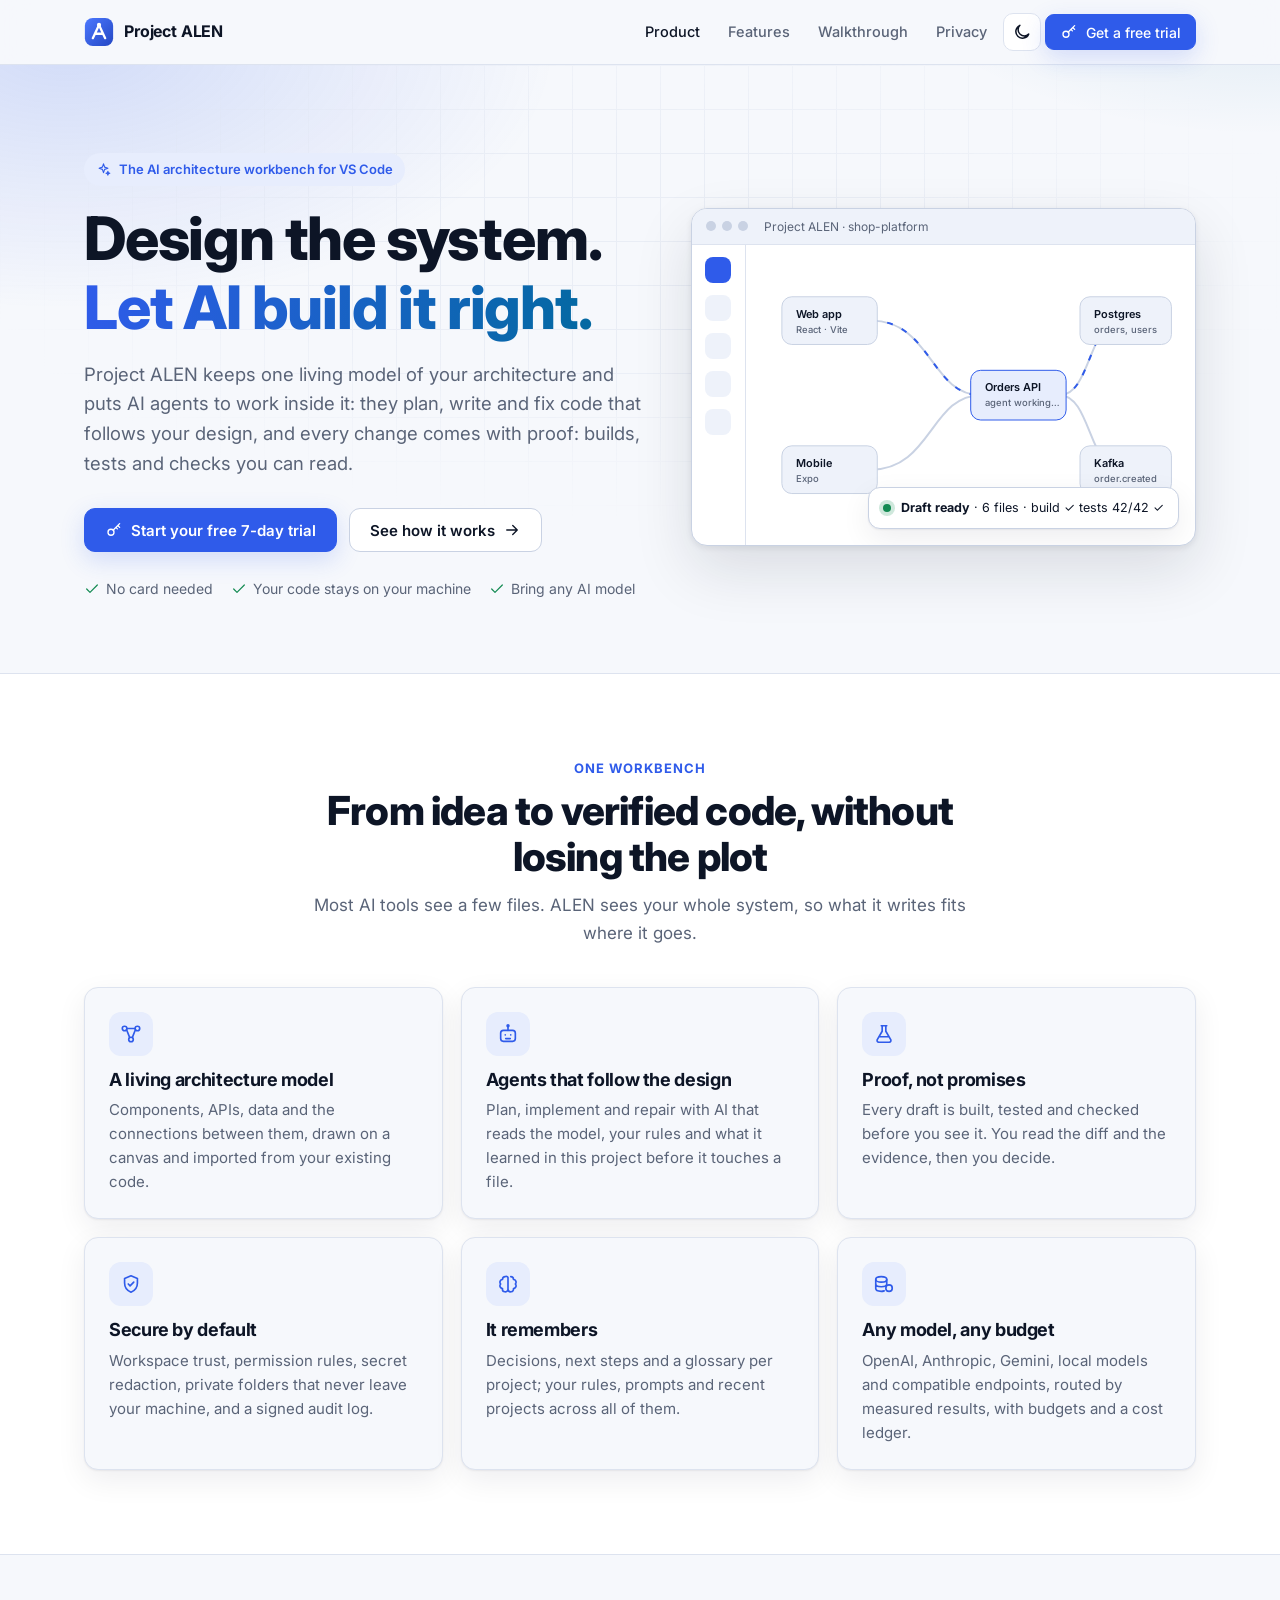
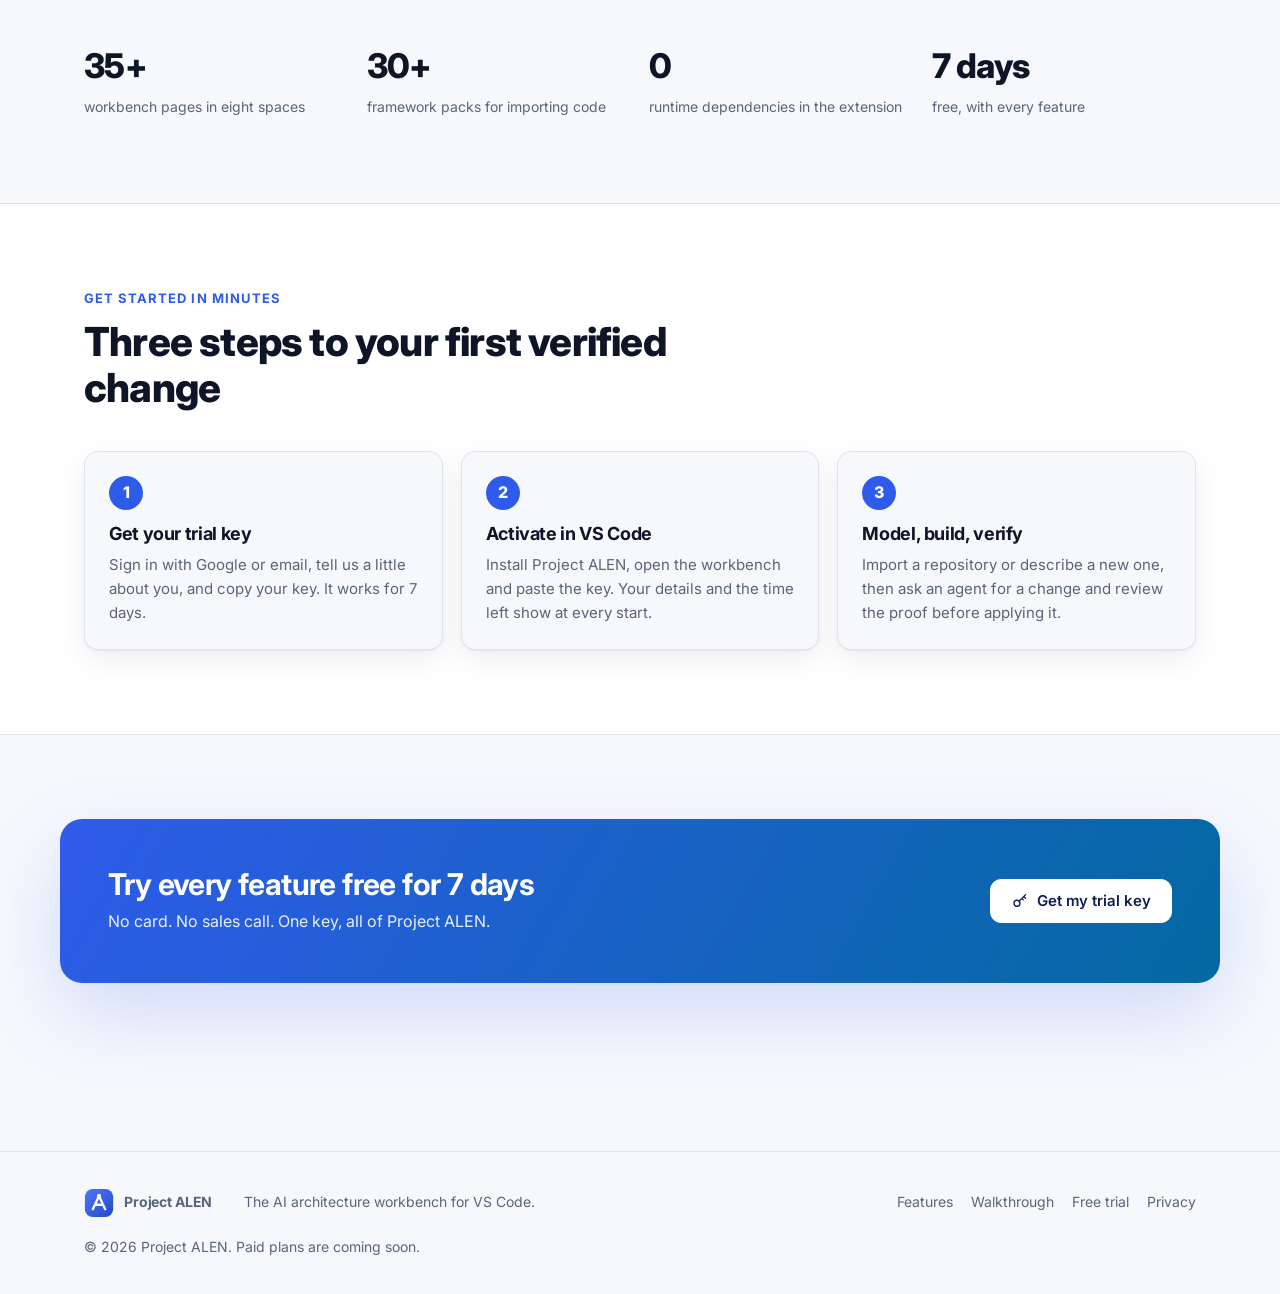
==== index.html @ b811cdf2 "Project ALEN site and trial key page Made: 2026-11-10 17:19 (local) · Opus 5.5  Co-Authored-By: Clau" ====
<!doctype html>
<html lang="en">
<head>
  <meta charset="utf-8" />
  <meta name="viewport" content="width=device-width, initial-scale=1" />
  <title>Project ALEN · AI architecture workbench for VS Code</title>
  <meta name="description" content="Project ALEN turns your architecture into working, tested code: one model of your system, AI agents that follow it, and proof at every step. Free 7-day trial." />
  <meta name="theme-color" content="#2f5bea" />
  <meta property="og:title" content="Project ALEN" />
  <meta property="og:description" content="The AI architecture workbench for VS Code. Model, build, verify." />
  <link rel="icon" href="assets/logo.svg" type="image/svg+xml" />
  <link rel="preconnect" href="https://fonts.googleapis.com" /><link rel="preconnect" href="https://fonts.gstatic.com" crossorigin />
  <link href="https://fonts.googleapis.com/css2?family=Inter:wght@400;500;600;700;800&family=JetBrains+Mono:wght@500;700&display=swap" rel="stylesheet" />
  <script src="assets/theme-init.js"></script>
  <link rel="stylesheet" href="assets/site.css" />
</head>
<body data-page="home">
  <div data-site-head></div>
  <main id="main">
    <section class="hero">
      <div class="wrap">
        <div>
          <span class="eyebrow"><svg class="i" aria-hidden="true"><use href="assets/icons.svg#sparkles"/></svg>The AI architecture workbench for VS Code</span>
          <h1>Design the system. <span class="grad">Let AI build it right.</span></h1>
          <p class="lead">Project ALEN keeps one living model of your architecture and puts AI agents to work inside it: they plan, write and fix code that follows your design, and every change comes with proof: builds, tests and checks you can read.</p>
          <div class="cta">
            <a class="btn pri" href="trial.html"><svg class="i" aria-hidden="true"><use href="assets/icons.svg#key"/></svg>Start your free 7-day trial</a>
            <a class="btn" href="walkthrough.html">See how it works<svg class="i" aria-hidden="true"><use href="assets/icons.svg#arrow"/></svg></a>
          </div>
          <div class="trust">
            <span><svg class="i" aria-hidden="true"><use href="assets/icons.svg#check"/></svg>No card needed</span>
            <span><svg class="i" aria-hidden="true"><use href="assets/icons.svg#check"/></svg>Your code stays on your machine</span>
            <span><svg class="i" aria-hidden="true"><use href="assets/icons.svg#check"/></svg>Bring any AI model</span>
          </div>
        </div>
        <div class="window reveal" role="img" aria-label="The Project ALEN workbench showing an architecture of five services with an agent run passing its checks">
          <div class="window-bar"><i></i><i></i><i></i><span>Project ALEN · shop-platform</span></div>
          <div class="window-body">
            <div class="w-rail"><b class="on"></b><b></b><b></b><b></b><b></b></div>
            <div class="w-main">
              <svg class="arch" viewBox="0 0 420 270" aria-hidden="true">
                <path class="edge" d="M110 60 C 170 60, 170 135, 220 135" /><path class="flow" d="M110 60 C 170 60, 170 135, 220 135" />
                <path class="edge" d="M110 210 C 170 210, 170 135, 220 135" />
                <path class="edge" d="M300 135 C 330 135, 330 60, 360 60" /><path class="flow" d="M300 135 C 330 135, 330 60, 360 60" />
                <path class="edge" d="M300 135 C 330 135, 330 210, 360 210" />
                <g class="node"><rect x="20" y="36" width="96" height="48" rx="10" /><text x="34" y="57">Web app</text><text class="sub" x="34" y="72">React · Vite</text></g>
                <g class="node"><rect x="20" y="186" width="96" height="48" rx="10" /><text x="34" y="207">Mobile</text><text class="sub" x="34" y="222">Expo</text></g>
                <g class="node hot"><rect x="210" y="110" width="96" height="50" rx="10" /><text x="224" y="131">Orders API</text><text class="sub" x="224" y="146">agent working…</text></g>
                <g class="node"><rect x="320" y="36" width="92" height="48" rx="10" /><text x="334" y="57">Postgres</text><text class="sub" x="334" y="72">orders, users</text></g>
                <g class="node"><rect x="320" y="186" width="92" height="48" rx="10" /><text x="334" y="207">Kafka</text><text class="sub" x="334" y="222">order.created</text></g>
              </svg>
              <div class="w-toast"><span class="dot"></span><span><b>Draft ready</b> · 6 files · build ✓ tests 42/42 ✓</span></div>
            </div>
          </div>
        </div>
      </div>
    </section>

    <section class="block alt">
      <div class="wrap">
        <div class="sec-head center reveal">
          <span class="kicker">One workbench</span>
          <h2>From idea to verified code, without losing the plot</h2>
          <p>Most AI tools see a few files. ALEN sees your whole system, so what it writes fits where it goes.</p>
        </div>
        <div class="grid c3">
          <article class="card reveal"><span class="ico"><svg class="i" aria-hidden="true"><use href="assets/icons.svg#graph"/></svg></span><h3>A living architecture model</h3><p>Components, APIs, data and the connections between them, drawn on a canvas and imported from your existing code.</p></article>
          <article class="card reveal"><span class="ico"><svg class="i" aria-hidden="true"><use href="assets/icons.svg#agent"/></svg></span><h3>Agents that follow the design</h3><p>Plan, implement and repair with AI that reads the model, your rules and what it learned in this project before it touches a file.</p></article>
          <article class="card reveal"><span class="ico"><svg class="i" aria-hidden="true"><use href="assets/icons.svg#flask"/></svg></span><h3>Proof, not promises</h3><p>Every draft is built, tested and checked before you see it. You read the diff and the evidence, then you decide.</p></article>
          <article class="card reveal"><span class="ico"><svg class="i" aria-hidden="true"><use href="assets/icons.svg#shield"/></svg></span><h3>Secure by default</h3><p>Workspace trust, permission rules, secret redaction, private folders that never leave your machine, and a signed audit log.</p></article>
          <article class="card reveal"><span class="ico"><svg class="i" aria-hidden="true"><use href="assets/icons.svg#brain"/></svg></span><h3>It remembers</h3><p>Decisions, next steps and a glossary per project; your rules, prompts and recent projects across all of them.</p></article>
          <article class="card reveal"><span class="ico"><svg class="i" aria-hidden="true"><use href="assets/icons.svg#coins"/></svg></span><h3>Any model, any budget</h3><p>OpenAI, Anthropic, Gemini, local models and compatible endpoints, routed by measured results, with budgets and a cost ledger.</p></article>
        </div>
      </div>
    </section>

    <section class="block">
      <div class="wrap">
        <div class="stats reveal">
          <div class="stat"><b>35+</b><span>workbench pages in eight spaces</span></div>
          <div class="stat"><b>30+</b><span>framework packs for importing code</span></div>
          <div class="stat"><b>0</b><span>runtime dependencies in the extension</span></div>
          <div class="stat"><b>7 days</b><span>free, with every feature</span></div>
        </div>
      </div>
    </section>

    <section class="block alt">
      <div class="wrap">
        <div class="sec-head reveal">
          <span class="kicker">Get started in minutes</span>
          <h2>Three steps to your first verified change</h2>
        </div>
        <div class="steps">
          <article class="card step reveal"><h3>Get your trial key</h3><p>Sign in with Google or email, tell us a little about you, and copy your key. It works for 7 days.</p></article>
          <article class="card step reveal"><h3>Activate in VS Code</h3><p>Install Project ALEN, open the workbench and paste the key. Your details and the time left show at every start.</p></article>
          <article class="card step reveal"><h3>Model, build, verify</h3><p>Import a repository or describe a new one, then ask an agent for a change and review the proof before applying it.</p></article>
        </div>
      </div>
    </section>

    <section class="block">
      <div class="band-wrap">
        <div class="band reveal">
          <div><h2>Try every feature free for 7 days</h2><p>No card. No sales call. One key, all of Project ALEN.</p></div>
          <a class="btn" href="trial.html"><svg class="i" aria-hidden="true"><use href="assets/icons.svg#key"/></svg>Get my trial key</a>
        </div>
      </div>
    </section>
  </main>
  <div data-site-foot></div>
  <script src="assets/site.js"></script>
</body>
</html>
---- assets/site.css ----
/* Project ALEN site: the workbench's own tokens (cobalt accent, blue-black ink), light and dark each with their own values. */
:root {
  --bg: #f6f8fc; --panel: #ffffff; --panel2: #eef2fa; --fg: #0d1526; --mut: #5a6478; --line: #dde3ef; --line2: #c9d2e3;
  --accent: #2f5bea; --accent-h: #2448c4; --accent2: #0369a1; --on-accent: #ffffff; --accent-soft: #e7edfd;
  --ok: #138a52; --warn: #b7791f; --bad: #c53030;
  --glow: rgba(47, 91, 234, .18); --shadow: 0 1px 2px rgba(13, 21, 38, .06), 0 10px 30px rgba(13, 21, 38, .07);
  --lift: 0 2px 6px rgba(13, 21, 38, .08), 0 24px 60px rgba(13, 21, 38, .12);
  --sans: "Inter", ui-sans-serif, system-ui, -apple-system, "Segoe UI", Roboto, sans-serif;
  --mono: "JetBrains Mono", ui-monospace, SFMono-Regular, Menlo, Consolas, monospace;
  --r: 14px; --max: 1160px;
  color-scheme: light;
}
@media (prefers-color-scheme: dark) {
  :root:not([data-theme="light"]) {
    --bg: #070b16; --panel: #0e1424; --panel2: #141c31; --fg: #e8edf8; --mut: #93a0b8; --line: #1f2940; --line2: #2b3756;
    --accent: #5b8cff; --accent-h: #8fb0ff; --accent2: #38bdf8; --on-accent: #06102b; --accent-soft: #15214a;
    --ok: #34d399; --warn: #f2b84b; --bad: #f87171;
    --glow: rgba(91, 140, 255, .22); --shadow: 0 1px 2px rgba(0, 0, 0, .4), 0 10px 30px rgba(0, 0, 0, .35); --lift: 0 2px 8px rgba(0, 0, 0, .5), 0 30px 80px rgba(0, 0, 0, .5);
    color-scheme: dark;
  }
}
:root[data-theme="dark"] {
  --bg: #070b16; --panel: #0e1424; --panel2: #141c31; --fg: #e8edf8; --mut: #93a0b8; --line: #1f2940; --line2: #2b3756;
  --accent: #5b8cff; --accent-h: #8fb0ff; --accent2: #38bdf8; --on-accent: #06102b; --accent-soft: #15214a;
  --ok: #34d399; --warn: #f2b84b; --bad: #f87171;
  --glow: rgba(91, 140, 255, .22); --shadow: 0 1px 2px rgba(0, 0, 0, .4), 0 10px 30px rgba(0, 0, 0, .35); --lift: 0 2px 8px rgba(0, 0, 0, .5), 0 30px 80px rgba(0, 0, 0, .5);
  color-scheme: dark;
}

*, *::before, *::after { box-sizing: border-box; }
html { scroll-behavior: smooth; -webkit-text-size-adjust: 100%; }
body { margin: 0; background: var(--bg); color: var(--fg); font: 16px/1.6 var(--sans); -webkit-font-smoothing: antialiased; overflow-x: hidden; }
a { color: var(--accent); text-decoration: none; }
a:hover { text-decoration: underline; }
img, svg { display: block; }
h1, h2, h3 { line-height: 1.15; letter-spacing: -.02em; margin: 0; }
p { margin: 0; }
.i { width: 20px; height: 20px; flex: none; }
.mono { font-family: var(--mono); }
.mut { color: var(--mut); }
.wrap { max-width: var(--max); margin: 0 auto; padding: 0 24px; }
.sr-only { position: absolute; width: 1px; height: 1px; overflow: hidden; clip: rect(0 0 0 0); white-space: nowrap; }
:focus-visible { outline: 2px solid var(--accent); outline-offset: 2px; border-radius: 6px; }
.skip { position: absolute; left: 12px; top: -48px; padding: 8px 14px; background: var(--accent); color: var(--on-accent); border-radius: 8px; z-index: 100; }
.skip:focus { top: 12px; }

/* Header */
.site-head { position: sticky; top: 0; z-index: 50; backdrop-filter: saturate(160%) blur(14px); background: color-mix(in srgb, var(--bg) 78%, transparent); border-bottom: 1px solid var(--line); }
.site-head .wrap { display: flex; align-items: center; gap: 22px; height: 64px; }
.brand { display: inline-flex; align-items: center; gap: 10px; color: var(--fg); font-weight: 700; letter-spacing: -.01em; }
.brand:hover { text-decoration: none; }
.brand img { width: 30px; height: 30px; }
.brand small { font-weight: 500; color: var(--mut); font-size: 12px; margin-left: 2px; }
.nav { display: flex; align-items: center; gap: 4px; margin-left: auto; }
.nav a { color: var(--mut); font-size: 14.5px; font-weight: 500; padding: 8px 12px; border-radius: 9px; }
.nav a:hover { color: var(--fg); background: var(--panel2); text-decoration: none; }
.nav a[aria-current="page"] { color: var(--fg); }
.icon-btn { display: grid; place-items: center; width: 38px; height: 38px; border-radius: 10px; border: 1px solid var(--line); background: var(--panel); color: var(--fg); cursor: pointer; }
.icon-btn:hover { border-color: var(--line2); }
.menu-btn { display: none; }
@media (max-width: 860px) {
  .menu-btn { display: grid; margin-left: auto; }
  .nav { position: fixed; inset: 64px 0 auto 0; flex-direction: column; align-items: stretch; padding: 12px 16px 18px; background: var(--panel); border-bottom: 1px solid var(--line); box-shadow: var(--lift); display: none; }
  .nav.open { display: flex; }
  .nav a { padding: 12px; }
}

/* Buttons */
.btn { display: inline-flex; align-items: center; justify-content: center; gap: 8px; height: 44px; padding: 0 20px; border-radius: 11px; border: 1px solid var(--line2); background: var(--panel); color: var(--fg); font: 600 15px var(--sans); cursor: pointer; transition: transform .15s ease, box-shadow .2s ease, background .2s ease, border-color .2s ease; white-space: nowrap; }
.btn:hover { text-decoration: none; border-color: var(--accent); transform: translateY(-1px); }
.btn:active { transform: translateY(0); }
.btn.pri { background: var(--accent); border-color: var(--accent); color: var(--on-accent); box-shadow: 0 8px 24px var(--glow); }
.btn.pri:hover { background: var(--accent-h); border-color: var(--accent-h); }
.btn.sm { height: 36px; padding: 0 14px; font-size: 14px; border-radius: 9px; }
.btn.block { width: 100%; }
.btn[disabled] { opacity: .55; cursor: not-allowed; transform: none; }
.btn .i { width: 18px; height: 18px; }

/* Hero */
.hero { position: relative; padding: 88px 0 72px; overflow: hidden; }
.hero::before { content: ""; position: absolute; inset: -30% -20% auto; height: 120%; pointer-events: none;
  background: radial-gradient(700px 380px at 18% 22%, var(--glow), transparent 70%), radial-gradient(620px 360px at 85% 0%, color-mix(in srgb, var(--accent2) 18%, transparent), transparent 70%); }
.hero::after { content: ""; position: absolute; inset: 0; pointer-events: none; opacity: .5;
  background-image: linear-gradient(var(--line) 1px, transparent 1px), linear-gradient(90deg, var(--line) 1px, transparent 1px); background-size: 44px 44px;
  mask-image: radial-gradient(ellipse 70% 60% at 50% 30%, #000 30%, transparent 75%); }
.hero .wrap { position: relative; z-index: 1; display: grid; grid-template-columns: 1.05fr .95fr; gap: 48px; align-items: center; }
.eyebrow { display: inline-flex; align-items: center; gap: 8px; padding: 6px 12px; border-radius: 999px; background: var(--accent-soft); color: var(--accent); font-size: 13px; font-weight: 600; }
.eyebrow .i { width: 15px; height: 15px; }
.hero h1 { margin-top: 18px; font-size: clamp(36px, 5.4vw, 60px); font-weight: 800; }
.grad { background: linear-gradient(100deg, var(--accent), var(--accent2)); -webkit-background-clip: text; background-clip: text; color: transparent; }
.lead { margin-top: 18px; font-size: 18.5px; color: var(--mut); max-width: 560px; }
.cta { display: flex; flex-wrap: wrap; gap: 12px; margin-top: 30px; }
.trust { display: flex; flex-wrap: wrap; gap: 18px; margin-top: 26px; color: var(--mut); font-size: 14px; }
.trust span { display: inline-flex; align-items: center; gap: 6px; }
.trust .i { width: 16px; height: 16px; color: var(--ok); }
@media (max-width: 960px) { .hero .wrap { grid-template-columns: 1fr; } .hero { padding: 56px 0 40px; } }

/* Product window mock */
.window { border-radius: 16px; border: 1px solid var(--line2); background: var(--panel); box-shadow: var(--lift); overflow: hidden; }
.window-bar { display: flex; align-items: center; gap: 6px; height: 36px; padding: 0 14px; border-bottom: 1px solid var(--line); background: var(--panel2); }
.window-bar i { width: 10px; height: 10px; border-radius: 50%; background: var(--line2); }
.window-bar span { margin-left: 10px; font-size: 12px; color: var(--mut); }
.window-body { display: grid; grid-template-columns: 54px 1fr; min-height: 300px; }
.w-rail { border-right: 1px solid var(--line); display: flex; flex-direction: column; align-items: center; gap: 12px; padding: 12px 0; }
.w-rail b { width: 26px; height: 26px; border-radius: 8px; background: var(--panel2); }
.w-rail b.on { background: var(--accent); }
.w-main { position: relative; padding: 16px; }
.w-main svg.arch { width: 100%; height: auto; }
.arch .edge { stroke: var(--line2); stroke-width: 2; fill: none; }
.arch .flow { stroke: var(--accent); stroke-width: 2; fill: none; stroke-dasharray: 6 10; animation: flow 1.6s linear infinite; }
.arch .node rect { fill: var(--panel2); stroke: var(--line2); }
.arch .node.hot rect { stroke: var(--accent); fill: var(--accent-soft); }
.arch text { fill: var(--fg); font: 600 11px var(--sans); }
.arch .sub { fill: var(--mut); font-weight: 500; font-size: 9.5px; }
@keyframes flow { to { stroke-dashoffset: -32; } }
.w-toast { position: absolute; right: 16px; bottom: 16px; display: flex; align-items: center; gap: 10px; padding: 10px 14px; border-radius: 12px; background: var(--panel); border: 1px solid var(--line2); box-shadow: var(--shadow); font-size: 12.5px; }
.w-toast .dot { width: 8px; height: 8px; border-radius: 50%; background: var(--ok); box-shadow: 0 0 0 4px color-mix(in srgb, var(--ok) 20%, transparent); }

/* Sections */
section.block { padding: 84px 0; }
section.alt { background: var(--panel); border-top: 1px solid var(--line); border-bottom: 1px solid var(--line); }
.sec-head { max-width: 680px; margin-bottom: 40px; }
.sec-head.center { text-align: center; margin-left: auto; margin-right: auto; }
.sec-head h2 { font-size: clamp(28px, 3.6vw, 40px); font-weight: 800; }
.sec-head p { margin-top: 12px; color: var(--mut); font-size: 17px; }
.kicker { display: block; margin-bottom: 10px; color: var(--accent); font-weight: 700; font-size: 13px; letter-spacing: .08em; text-transform: uppercase; }

.grid { display: grid; gap: 18px; }
.grid.c3 { grid-template-columns: repeat(3, 1fr); }
.grid.c2 { grid-template-columns: repeat(2, 1fr); }
.grid.c4 { grid-template-columns: repeat(4, 1fr); }
@media (max-width: 960px) { .grid.c3, .grid.c4 { grid-template-columns: repeat(2, 1fr); } }
@media (max-width: 640px) { .grid.c3, .grid.c2, .grid.c4 { grid-template-columns: 1fr; } }
.card { position: relative; padding: 24px; border-radius: var(--r); background: var(--panel); border: 1px solid var(--line); box-shadow: var(--shadow); transition: transform .2s ease, border-color .2s ease, box-shadow .2s ease; }
section.alt .card { background: var(--bg); }
.card:hover { transform: translateY(-2px); border-color: var(--line2); box-shadow: var(--lift); }
.card h3 { font-size: 18px; margin-top: 14px; }
.card p { margin-top: 8px; color: var(--mut); font-size: 15px; }
.card ul { margin: 12px 0 0; padding: 0; list-style: none; display: flex; flex-direction: column; gap: 6px; font-size: 14.5px; color: var(--mut); }
.card li { display: flex; gap: 8px; }
.card li .i { width: 16px; height: 16px; color: var(--ok); margin-top: 4px; }
.ico { display: grid; place-items: center; width: 44px; height: 44px; border-radius: 12px; background: var(--accent-soft); color: var(--accent); }
.ico .i { width: 22px; height: 22px; }

.stats { display: grid; grid-template-columns: repeat(4, 1fr); gap: 18px; }
.stat b { display: block; font-size: 34px; font-weight: 800; letter-spacing: -.02em; }
.stat span { color: var(--mut); font-size: 14px; }
@media (max-width: 760px) { .stats { grid-template-columns: repeat(2, 1fr); } }

/* Steps */
.steps { counter-reset: s; display: grid; gap: 18px; grid-template-columns: repeat(3, 1fr); }
@media (max-width: 860px) { .steps { grid-template-columns: 1fr; } }
.step { counter-increment: s; }
.step::before { content: counter(s); display: grid; place-items: center; width: 34px; height: 34px; border-radius: 50%; background: var(--accent); color: var(--on-accent); font-weight: 800; }

/* Walkthrough */
.walk { display: grid; grid-template-columns: 260px 1fr; gap: 36px; align-items: start; }
.walk-nav { position: sticky; top: 88px; display: flex; flex-direction: column; gap: 4px; }
.walk-nav a { display: flex; gap: 10px; align-items: center; padding: 10px 12px; border-radius: 10px; color: var(--mut); font-size: 14.5px; font-weight: 500; }
.walk-nav a:hover { background: var(--panel2); color: var(--fg); text-decoration: none; }
.walk-nav a.on { background: var(--accent-soft); color: var(--accent); }
.walk-nav a b { display: grid; place-items: center; width: 24px; height: 24px; border-radius: 50%; border: 1px solid currentColor; font-size: 12px; flex: none; }
.walk-step { scroll-margin-top: 90px; padding-bottom: 54px; margin-bottom: 54px; border-bottom: 1px solid var(--line); }
.walk-step:last-child { border-bottom: 0; }
.walk-step h2 { font-size: 28px; margin: 10px 0 10px; }
.walk-step > p { color: var(--mut); font-size: 16.5px; max-width: 680px; }
.walk-step .shot { margin-top: 22px; }
.walk-step ol, .walk-step ul.tips { margin: 18px 0 0; padding-left: 20px; display: flex; flex-direction: column; gap: 6px; color: var(--mut); }
kbd { font: 600 12.5px var(--mono); padding: 2px 7px; border-radius: 6px; border: 1px solid var(--line2); border-bottom-width: 2px; background: var(--panel); color: var(--fg); }
code { font: 13.5px var(--mono); padding: 1px 6px; border-radius: 6px; background: var(--panel2); }
@media (max-width: 900px) { .walk { grid-template-columns: 1fr; } .walk-nav { position: static; flex-direction: row; overflow-x: auto; } .walk-nav a span { display: none; } }

.mock { padding: 22px; border-radius: 14px; border: 1px solid var(--line2); background: var(--panel); box-shadow: var(--shadow); }
.mock-row { display: flex; align-items: center; gap: 10px; padding: 10px 12px; border-radius: 10px; border: 1px solid var(--line); background: var(--bg); font-size: 14px; }
.mock-row + .mock-row { margin-top: 8px; }
.mock-row .i { color: var(--accent); }
.mock-key { font: 600 14px var(--mono); letter-spacing: .04em; color: var(--accent); }
.palette { max-width: 520px; border-radius: 12px; border: 1px solid var(--line2); background: var(--panel); box-shadow: var(--lift); overflow: hidden; font-size: 14px; }
.palette .q { padding: 12px 14px; border-bottom: 1px solid var(--line); font-family: var(--mono); }
.palette .r { padding: 9px 14px; display: flex; gap: 10px; align-items: center; }
.palette .r.on { background: var(--accent-soft); color: var(--accent); }

/* Trial page */
.trial { padding: 56px 0 80px; }
.trial .wrap { display: grid; grid-template-columns: 1fr 440px; gap: 48px; align-items: start; }
@media (max-width: 960px) { .trial .wrap { grid-template-columns: 1fr; } }
.trial-aside h1 { font-size: clamp(32px, 4.4vw, 46px); font-weight: 800; margin-top: 14px; }
.trial-aside .lead { font-size: 17px; }
.perks { margin: 26px 0 0; padding: 0; list-style: none; display: flex; flex-direction: column; gap: 14px; }
.perks li { display: flex; gap: 12px; }
.perks li .ico { width: 36px; height: 36px; border-radius: 10px; }
.perks li .ico .i { width: 18px; height: 18px; }
.perks b { display: block; }
.perks span { color: var(--mut); font-size: 14.5px; }
.panel { position: relative; padding: 28px; border-radius: 18px; background: var(--panel); border: 1px solid var(--line2); box-shadow: var(--lift); }
.progress { display: flex; gap: 8px; margin-bottom: 22px; }
.progress span { flex: 1; height: 4px; border-radius: 4px; background: var(--line); transition: background .3s ease; }
.progress span.on { background: var(--accent); }
.panel h2 { font-size: 22px; }
.panel .sub { margin-top: 6px; color: var(--mut); font-size: 14.5px; }
.form { display: flex; flex-direction: column; gap: 14px; margin-top: 20px; }
.field { display: flex; flex-direction: column; gap: 6px; }
.field label { font-size: 13.5px; font-weight: 600; }
.field small { color: var(--mut); font-size: 12.5px; }
.field input, .field select, .field textarea { width: 100%; height: 44px; padding: 0 13px; border-radius: 10px; border: 1px solid var(--line2); background: var(--bg); color: var(--fg); font: 15px var(--sans); transition: border-color .15s ease, box-shadow .15s ease; }
.field textarea { height: auto; padding: 10px 13px; resize: vertical; min-height: 76px; }
.field input:focus, .field select:focus, .field textarea:focus { outline: none; border-color: var(--accent); box-shadow: 0 0 0 4px var(--glow); }
.field input[readonly] { color: var(--mut); }
.two { display: grid; grid-template-columns: 1fr 1fr; gap: 12px; }
@media (max-width: 480px) { .two { grid-template-columns: 1fr; } }
.check { display: flex; gap: 10px; align-items: flex-start; font-size: 13.5px; color: var(--mut); }
.check input { margin-top: 3px; width: 17px; height: 17px; accent-color: var(--accent); flex: none; }
.divider { display: flex; align-items: center; gap: 12px; color: var(--mut); font-size: 12.5px; margin: 4px 0; }
.divider::before, .divider::after { content: ""; flex: 1; height: 1px; background: var(--line); }
.tabs { display: grid; grid-template-columns: 1fr 1fr; padding: 4px; border-radius: 11px; background: var(--panel2); }
.tabs button { height: 36px; border: 0; border-radius: 8px; background: transparent; color: var(--mut); font: 600 14px var(--sans); cursor: pointer; }
.tabs button[aria-selected="true"] { background: var(--panel); color: var(--fg); box-shadow: var(--shadow); }
.alert { padding: 11px 14px; border-radius: 10px; font-size: 14px; border: 1px solid; }
.alert.bad { color: var(--bad); border-color: color-mix(in srgb, var(--bad) 40%, transparent); background: color-mix(in srgb, var(--bad) 8%, transparent); }
.alert.ok { color: var(--ok); border-color: color-mix(in srgb, var(--ok) 40%, transparent); background: color-mix(in srgb, var(--ok) 8%, transparent); }
.alert.info { color: var(--accent); border-color: color-mix(in srgb, var(--accent) 35%, transparent); background: var(--accent-soft); }
.who { display: flex; align-items: center; gap: 12px; padding: 12px; border-radius: 12px; background: var(--panel2); }
.avatar { display: grid; place-items: center; width: 40px; height: 40px; border-radius: 50%; background: var(--accent); color: var(--on-accent); font-weight: 700; flex: none; overflow: hidden; }
.avatar img { width: 100%; height: 100%; object-fit: cover; }
.who b { display: block; font-size: 14.5px; }
.who span { color: var(--mut); font-size: 13px; overflow-wrap: anywhere; }
.who .btn { margin-left: auto; }
.keybox { margin-top: 18px; padding: 18px; border-radius: 14px; border: 1px dashed var(--accent); background: var(--accent-soft); }
.keybox code { display: block; padding: 0; background: none; font-size: 15.5px; font-weight: 700; letter-spacing: .03em; color: var(--accent); overflow-wrap: anywhere; }
.keybox .btn { margin-top: 14px; }
.countdown { display: grid; grid-template-columns: repeat(4, 1fr); gap: 8px; margin-top: 16px; }
.countdown div { text-align: center; padding: 10px 4px; border-radius: 11px; background: var(--panel2); border: 1px solid var(--line); }
.countdown b { display: block; font: 800 22px/1 var(--mono); font-variant-numeric: tabular-nums; }
.countdown span { font-size: 11px; color: var(--mut); text-transform: uppercase; letter-spacing: .06em; }
.next { margin: 18px 0 0; padding-left: 20px; color: var(--mut); font-size: 14.5px; display: flex; flex-direction: column; gap: 6px; }
.spinner { width: 18px; height: 18px; border-radius: 50%; border: 2px solid currentColor; border-right-color: transparent; animation: spin .7s linear infinite; }
@keyframes spin { to { transform: rotate(360deg); } }
[hidden] { display: none !important; }

/* Prose pages */
.prose { max-width: 760px; padding: 56px 24px 80px; margin: 0 auto; }
.prose h1 { font-size: 40px; font-weight: 800; }
.prose h2 { font-size: 22px; margin: 34px 0 10px; }
.prose p, .prose li { color: var(--mut); }
.prose p + p { margin-top: 12px; }
.prose ul { padding-left: 20px; display: flex; flex-direction: column; gap: 6px; }

/* CTA band and footer */
.band { margin: 0 auto; max-width: var(--max); padding: 48px; border-radius: 22px; background: linear-gradient(120deg, var(--accent), var(--accent2)); color: #fff; display: flex; align-items: center; justify-content: space-between; gap: 24px; flex-wrap: wrap; box-shadow: 0 30px 80px var(--glow); }
.band h2 { font-size: 30px; }
.band p { opacity: .9; margin-top: 8px; }
.band .btn { background: #fff; color: #102055; border-color: #fff; }
.band-wrap { padding: 0 24px 84px; }
.site-foot { border-top: 1px solid var(--line); padding: 36px 0; color: var(--mut); font-size: 14px; }
.site-foot .wrap { display: flex; flex-wrap: wrap; gap: 18px 32px; align-items: center; }
.site-foot nav { display: flex; gap: 18px; margin-left: auto; flex-wrap: wrap; }
.site-foot a { color: var(--mut); }

.reveal { opacity: 0; transform: translateY(14px); transition: opacity .6s ease, transform .6s ease; }
.reveal.in { opacity: 1; transform: none; }
@media (prefers-reduced-motion: reduce) { .reveal { opacity: 1; transform: none; transition: none; } .arch .flow, .spinner { animation: none; } .btn, .card { transition: none; } html { scroll-behavior: auto; } }
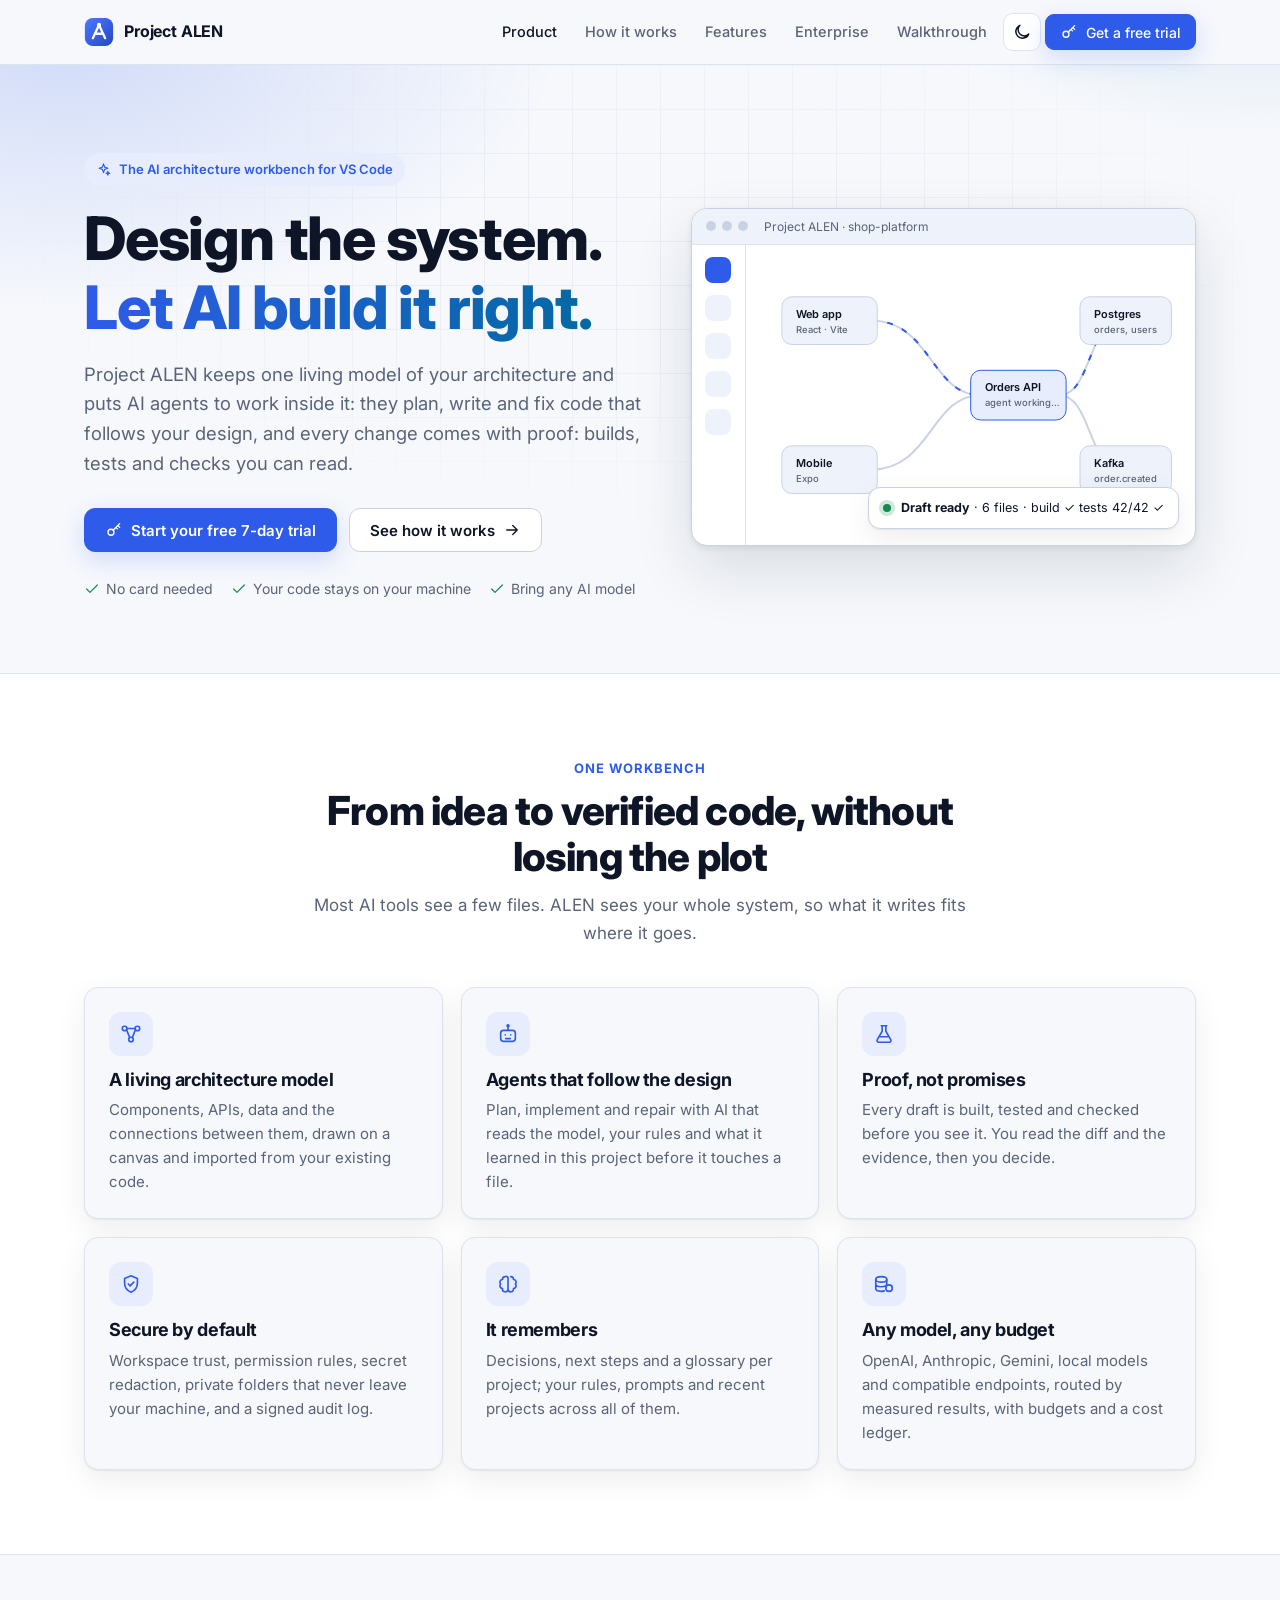
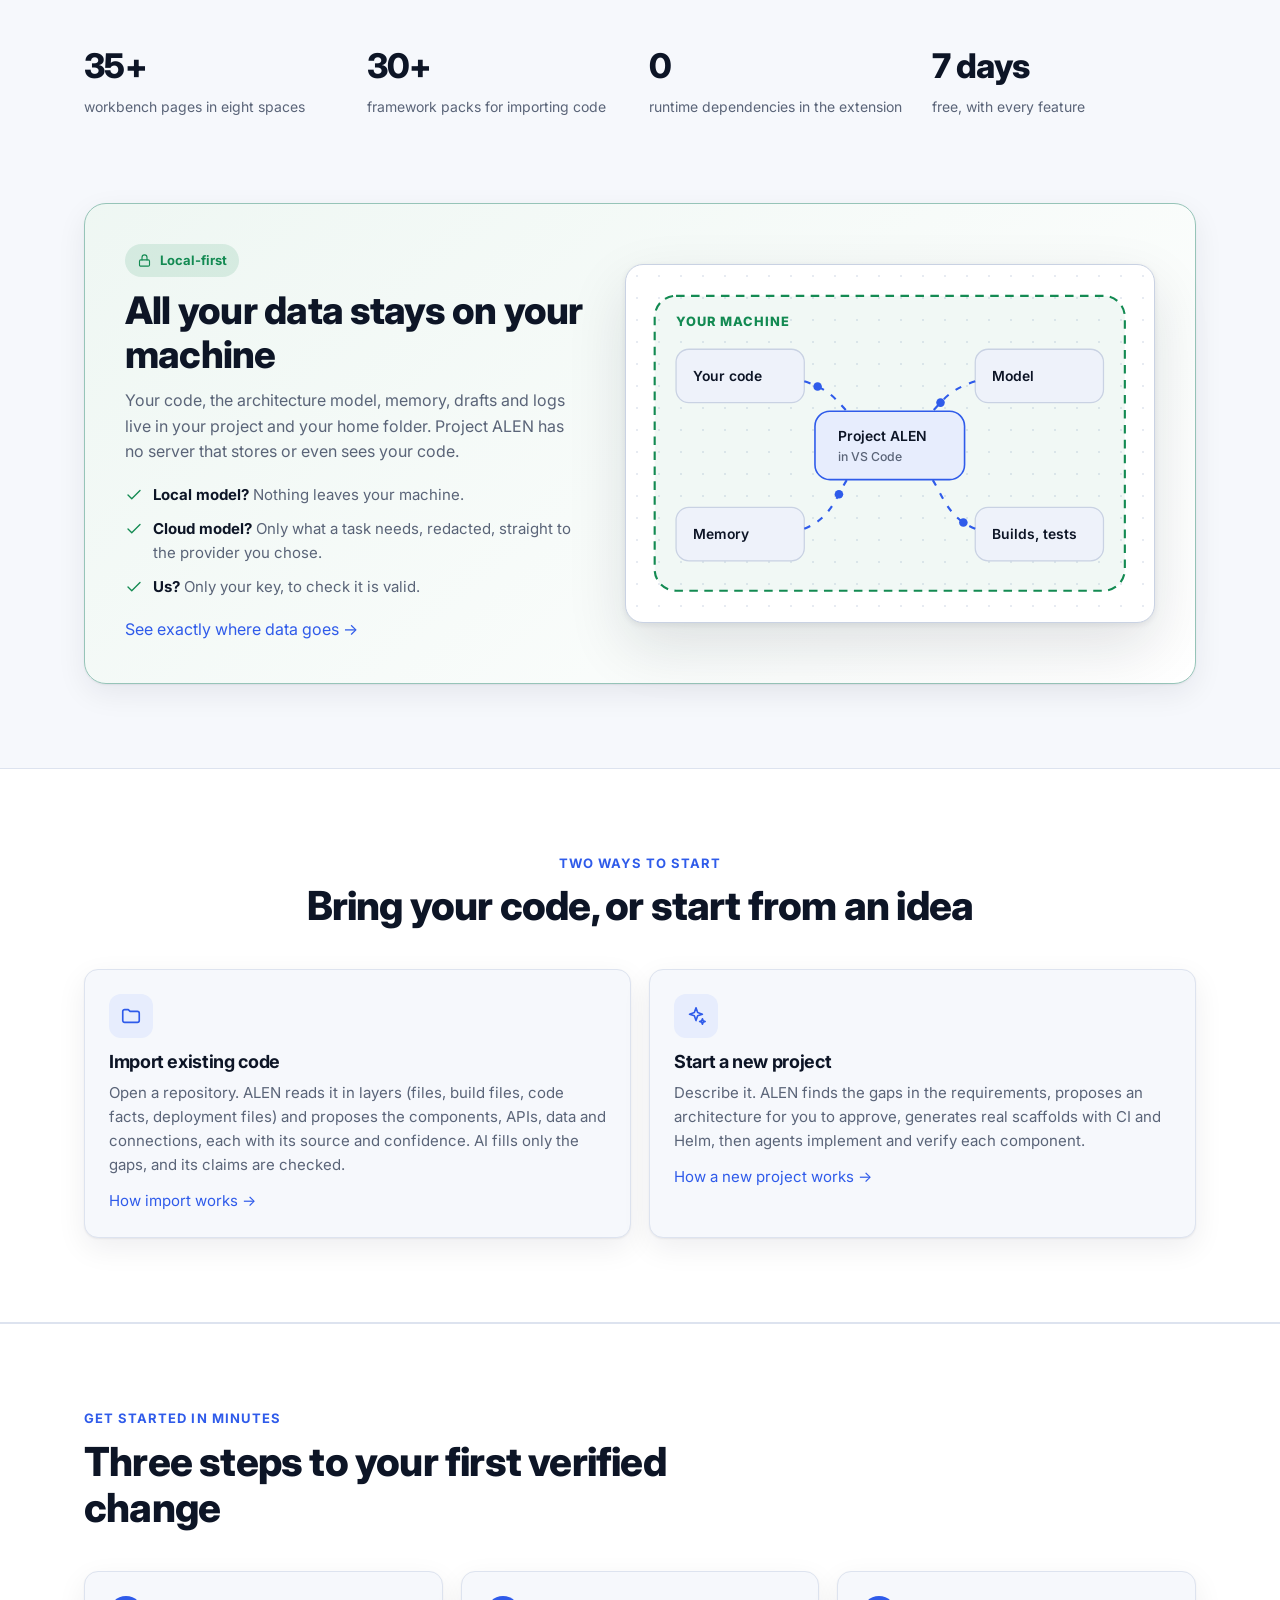
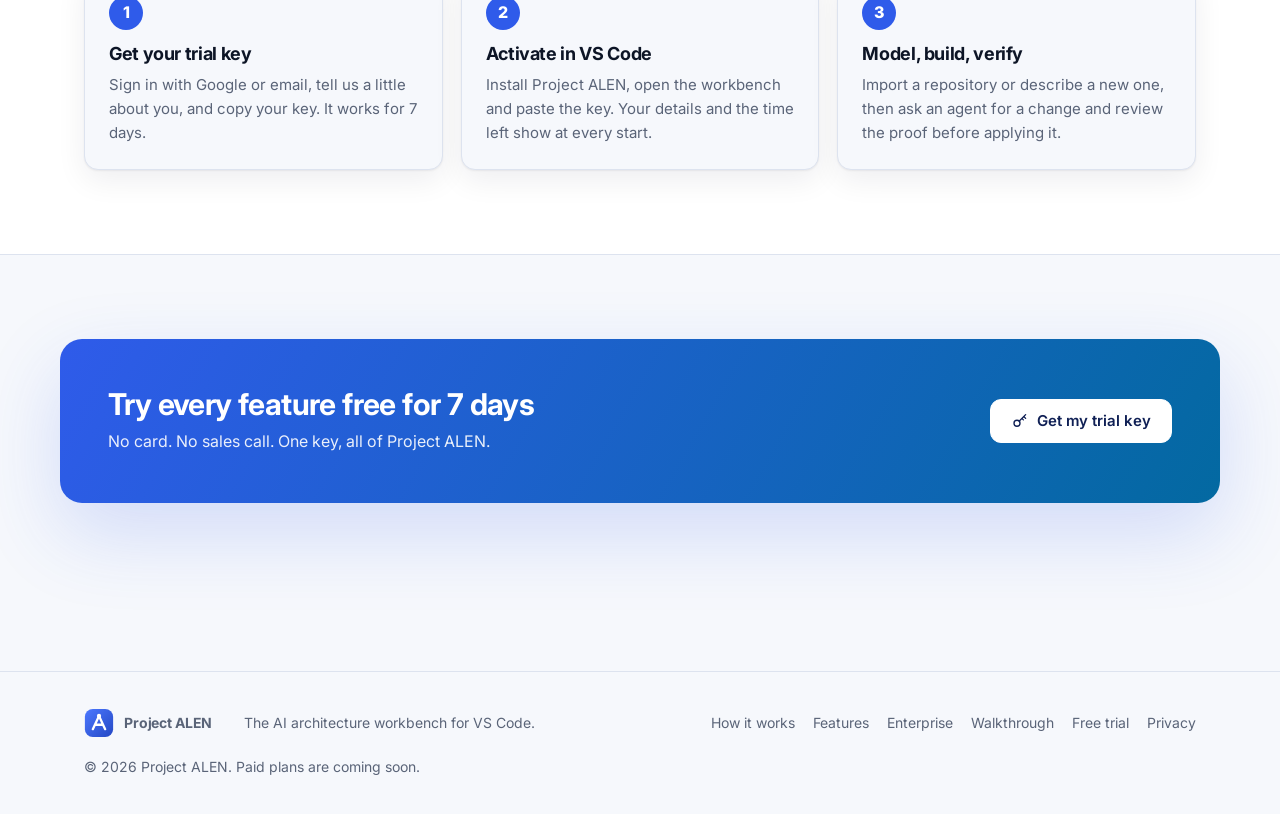
==== commit ec0282fd: "How it works and Enterprise pages, local-first section, live diagrams Made: 2026-11-10 17:39 (local)" ====
--- a/index.html
+++ b/index.html
@@ -13,6 +13,7 @@
   <link href="https://fonts.googleapis.com/css2?family=Inter:wght@400;500;600;700;800&family=JetBrains+Mono:wght@500;700&display=swap" rel="stylesheet" />
   <script src="assets/theme-init.js"></script>
   <link rel="stylesheet" href="assets/site.css" />
+  <link rel="stylesheet" href="assets/live.css" />
 </head>
 <body data-page="home">
   <div data-site-head></div>
@@ -85,6 +86,53 @@
       </div>
     </section>
 
+    <section class="block" style="padding-top:0">
+      <div class="wrap">
+        <div class="local-band reveal">
+          <div>
+            <span class="badge-ok"><svg class="i" aria-hidden="true"><use href="assets/icons.svg#lock"/></svg>Local-first</span>
+            <h2>All your data stays on your machine</h2>
+            <p>Your code, the architecture model, memory, drafts and logs live in your project and your home folder. Project ALEN has no server that stores or even sees your code.</p>
+            <ul class="ticks">
+              <li><svg class="i" aria-hidden="true"><use href="assets/icons.svg#check"/></svg><span><b>Local model?</b> Nothing leaves your machine.</span></li>
+              <li><svg class="i" aria-hidden="true"><use href="assets/icons.svg#check"/></svg><span><b>Cloud model?</b> Only what a task needs, redacted, straight to the provider you chose.</span></li>
+              <li><svg class="i" aria-hidden="true"><use href="assets/icons.svg#check"/></svg><span><b>Us?</b> Only your key, to check it is valid.</span></li>
+            </ul>
+            <p style="margin-top:18px"><a href="how-it-works.html#local">See exactly where data goes →</a></p>
+          </div>
+          <div class="live-wrap">
+            <svg class="live" viewBox="0 0 460 300" role="img" aria-label="Inside your machine, your code, the model and memory flow to and from Project ALEN. Nothing crosses the boundary unless you allow it.">
+              <rect class="zone" x="10" y="12" width="440" height="276" rx="20" />
+              <text class="zone-label" x="30" y="40">YOUR MACHINE</text>
+              <g><rect class="box-acc" x="160" y="120" width="140" height="64" rx="14" /><text x="182" y="148">Project ALEN</text><text class="t-sub" x="182" y="167">in VS Code</text></g>
+              <g><rect class="box" x="30" y="62" width="120" height="50" rx="12" /><text x="46" y="92">Your code</text></g>
+              <g><rect class="box" x="310" y="62" width="120" height="50" rx="12" /><text x="326" y="92">Model</text></g>
+              <g><rect class="box" x="30" y="210" width="120" height="50" rx="12" /><text x="46" y="240">Memory</text></g>
+              <g><rect class="box" x="310" y="210" width="120" height="50" rx="12" /><text x="326" y="240">Builds, tests</text></g>
+              <path id="h1" class="wire-acc" d="M150 92 C 175 100, 180 110, 190 120" />
+              <path id="h2" class="wire-acc" d="M310 92 C 285 100, 280 110, 270 120" />
+              <path id="h3" class="wire-acc" d="M150 230 C 175 220, 180 200, 190 184" />
+              <path id="h4" class="wire-acc" d="M310 230 C 285 220, 280 200, 270 184" />
+              <circle class="dot" r="4"><animateMotion dur="1.5s" repeatCount="indefinite"><mpath href="#h1" /></animateMotion></circle>
+              <circle class="dot" r="4"><animateMotion dur="1.8s" repeatCount="indefinite" keyPoints="1;0" keyTimes="0;1" calcMode="linear"><mpath href="#h2" /></animateMotion></circle>
+              <circle class="dot" r="4"><animateMotion dur="1.6s" repeatCount="indefinite" keyPoints="1;0" keyTimes="0;1" calcMode="linear"><mpath href="#h3" /></animateMotion></circle>
+              <circle class="dot" r="4"><animateMotion dur="2s" repeatCount="indefinite"><mpath href="#h4" /></animateMotion></circle>
+            </svg>
+          </div>
+        </div>
+      </div>
+    </section>
+
+    <section class="block alt">
+      <div class="wrap">
+        <div class="sec-head center reveal"><span class="kicker">Two ways to start</span><h2>Bring your code, or start from an idea</h2></div>
+        <div class="grid c2">
+          <article class="card reveal"><span class="ico"><svg class="i" aria-hidden="true"><use href="assets/icons.svg#folder"/></svg></span><h3>Import existing code</h3><p>Open a repository. ALEN reads it in layers (files, build files, code facts, deployment files) and proposes the components, APIs, data and connections, each with its source and confidence. AI fills only the gaps, and its claims are checked.</p><p style="margin-top:12px"><a href="how-it-works.html#import">How import works →</a></p></article>
+          <article class="card reveal"><span class="ico"><svg class="i" aria-hidden="true"><use href="assets/icons.svg#sparkles"/></svg></span><h3>Start a new project</h3><p>Describe it. ALEN finds the gaps in the requirements, proposes an architecture for you to approve, generates real scaffolds with CI and Helm, then agents implement and verify each component.</p><p style="margin-top:12px"><a href="how-it-works.html#new">How a new project works →</a></p></article>
+        </div>
+      </div>
+    </section>
+
     <section class="block alt">
       <div class="wrap">
         <div class="sec-head reveal">
@@ -110,5 +158,6 @@
   </main>
   <div data-site-foot></div>
   <script src="assets/site.js"></script>
+  <script src="assets/live.js"></script>
 </body>
 </html>
--- a/assets/live.css
+++ b/assets/live.css
@@ -0,0 +1,126 @@
+/* Live diagrams for the how-it-works, enterprise and home pages. Every animation stops with reduced motion. */
+.live-wrap { position: relative; border-radius: 18px; border: 1px solid var(--line2); background: var(--panel); box-shadow: var(--lift); padding: 18px; overflow: hidden; }
+.live-wrap::before { content: ""; position: absolute; inset: 0; pointer-events: none; opacity: .45; background-image: radial-gradient(var(--line2) 1px, transparent 1px); background-size: 22px 22px; }
+.live-wrap > * { position: relative; }
+svg.live { width: 100%; height: auto; overflow: visible; }
+svg.live text { fill: var(--fg); font: 600 13px var(--sans); }
+svg.live .t-sub { fill: var(--mut); font-weight: 500; font-size: 11.5px; }
+svg.live .t-acc { fill: var(--accent); }
+svg.live .t-ok { fill: var(--ok); }
+svg.live .box { fill: var(--panel2); stroke: var(--line2); stroke-width: 1.2; }
+svg.live .box-acc { fill: var(--accent-soft); stroke: var(--accent); stroke-width: 1.5; }
+svg.live .zone { fill: color-mix(in srgb, var(--ok) 6%, transparent); stroke: var(--ok); stroke-width: 2; stroke-dasharray: 8 6; }
+svg.live .zone-label { fill: var(--ok); font-weight: 800; font-size: 12px; letter-spacing: .08em; }
+svg.live .wire { fill: none; stroke: var(--line2); stroke-width: 2; }
+svg.live .wire-acc { fill: none; stroke: var(--accent); stroke-width: 2; stroke-dasharray: 6 8; animation: flow 1.4s linear infinite; }
+svg.live .wire-opt { fill: none; stroke: var(--mut); stroke-width: 1.6; stroke-dasharray: 3 6; }
+svg.live .dot { fill: var(--accent); }
+svg.live .dot-ok { fill: var(--ok); }
+svg.live .dot-mut { fill: var(--mut); }
+.legend { display: flex; flex-wrap: wrap; gap: 10px 22px; margin-top: 14px; font-size: 13.5px; color: var(--mut); }
+.legend span { display: inline-flex; align-items: center; gap: 8px; }
+.legend i { width: 22px; height: 0; border-top: 2px solid var(--accent); }
+.legend i.opt { border-top: 2px dashed var(--mut); }
+.legend i.zone { border-top: 2px dashed var(--ok); }
+
+.split { display: grid; grid-template-columns: 1fr 1.1fr; gap: 48px; align-items: center; }
+.split.rev > :first-child { order: 2; }
+@media (max-width: 960px) { .split { grid-template-columns: 1fr; gap: 28px; } .split.rev > :first-child { order: 0; } }
+.split h2 { font-size: clamp(26px, 3.2vw, 36px); font-weight: 800; }
+.split > div > p { margin-top: 12px; color: var(--mut); font-size: 16.5px; }
+.ticks { margin: 18px 0 0; padding: 0; list-style: none; display: flex; flex-direction: column; gap: 10px; }
+.ticks li { display: flex; gap: 10px; color: var(--mut); font-size: 15px; }
+.ticks li .i { width: 18px; height: 18px; color: var(--ok); margin-top: 3px; }
+.ticks b { color: var(--fg); }
+
+/* Import pipeline: layers light up one after another */
+.layers { display: flex; flex-direction: column; gap: 7px; }
+.layer { --d: 0s; display: grid; grid-template-columns: 34px 1fr auto; gap: 12px; align-items: center; padding: 9px 12px; border-radius: 11px; border: 1px solid var(--line); background: var(--bg); font-size: 14px; animation: layer 9.6s var(--d) infinite; }
+.layer b { font: 700 12px var(--mono); color: var(--mut); }
+.layer span small { display: block; color: var(--mut); font-size: 12.5px; }
+.layer em { font: 600 11.5px var(--mono); font-style: normal; color: var(--mut); white-space: nowrap; }
+@media (max-width: 520px) { .layer { grid-template-columns: 30px 1fr; } .layer em { display: none; } }
+@keyframes layer { 0%, 2% { border-color: var(--line); background: var(--bg); } 5%, 12% { border-color: var(--accent); background: var(--accent-soft); box-shadow: 0 0 0 4px var(--glow); } 16%, 100% { border-color: color-mix(in srgb, var(--ok) 45%, var(--line)); background: var(--bg); box-shadow: none; } }
+.layer:nth-child(2) { --d: .9s; } .layer:nth-child(3) { --d: 1.8s; } .layer:nth-child(4) { --d: 2.7s; }
+.layer:nth-child(5) { --d: 3.6s; } .layer:nth-child(6) { --d: 4.5s; } .layer:nth-child(7) { --d: 5.4s; } .layer:nth-child(8) { --d: 6.3s; }
+.result-row { display: flex; gap: 8px; flex-wrap: wrap; margin-top: 12px; }
+.pill { display: inline-flex; align-items: center; gap: 6px; padding: 5px 10px; border-radius: 999px; font-size: 12.5px; font-weight: 600; border: 1px solid var(--line2); background: var(--panel); }
+.pill.ok { color: var(--ok); border-color: color-mix(in srgb, var(--ok) 40%, transparent); }
+.pill.warn { color: var(--warn); border-color: color-mix(in srgb, var(--warn) 40%, transparent); }
+.pill.acc { color: var(--accent); border-color: color-mix(in srgb, var(--accent) 40%, transparent); }
+
+/* Verification ladder: rungs climb from the bottom, each turns green */
+.ladder { display: flex; flex-direction: column-reverse; gap: 8px; }
+.rung { --d: 0s; display: flex; align-items: center; gap: 12px; padding: 10px 14px; border-radius: 11px; border: 1px solid var(--line); background: var(--bg); font-size: 14px; animation: rung 8s var(--d) infinite; }
+.rung .st { width: 22px; height: 22px; border-radius: 50%; border: 2px solid var(--line2); display: grid; place-items: center; flex: none; animation: rungdot 8s var(--d) infinite; }
+.rung .st::after { content: "\2713"; font-size: 12px; font-weight: 800; color: #fff; opacity: 0; animation: rungtick 8s var(--d) infinite; }
+.rung small { margin-left: auto; color: var(--mut); font: 600 11.5px var(--mono); }
+@keyframes rung { 0%, 3% { border-color: var(--line); } 6%, 10% { border-color: var(--accent); box-shadow: 0 0 0 4px var(--glow); } 13%, 88% { border-color: color-mix(in srgb, var(--ok) 45%, var(--line)); box-shadow: none; } 95%, 100% { border-color: var(--line); } }
+@keyframes rungdot { 0%, 9% { background: transparent; border-color: var(--line2); } 12%, 88% { background: var(--ok); border-color: var(--ok); } 95%, 100% { background: transparent; border-color: var(--line2); } }
+@keyframes rungtick { 0%, 9% { opacity: 0; } 12%, 88% { opacity: 1; } 95%, 100% { opacity: 0; } }
+.rung:nth-child(2) { --d: .8s; } .rung:nth-child(3) { --d: 1.6s; } .rung:nth-child(4) { --d: 2.4s; } .rung:nth-child(5) { --d: 3.2s; } .rung:nth-child(6) { --d: 4s; }
+
+/* Engine loop: stages light up in turn */
+.loop { display: grid; grid-template-columns: repeat(4, 1fr); gap: 16px 10px; counter-reset: st; }
+@media (max-width: 640px) { .loop { grid-template-columns: repeat(2, 1fr); } }
+.stage { --d: 0s; counter-increment: st; position: relative; padding: 16px 12px 12px; border-radius: 12px; border: 1px solid var(--line); background: var(--bg); animation: stage 12s var(--d) infinite; }
+.stage::before { content: counter(st); position: absolute; top: -10px; left: 10px; width: 20px; height: 20px; border-radius: 50%; display: grid; place-items: center; font: 800 11px var(--sans); background: var(--panel2); border: 1px solid var(--line2); color: var(--mut); }
+.stage b { display: block; font-size: 14px; }
+.stage span { display: block; color: var(--mut); font-size: 12.5px; margin-top: 3px; line-height: 1.4; }
+.stage.you { border-style: dashed; }
+.stage.you b::after { content: " \00b7  you"; color: var(--accent); font-size: 11.5px; }
+@keyframes stage { 0%, 1% { border-color: var(--line); background: var(--bg); } 3%, 11% { border-color: var(--accent); background: var(--accent-soft); box-shadow: 0 0 0 4px var(--glow); } 13%, 100% { border-color: var(--line); background: var(--bg); box-shadow: none; } }
+.stage:nth-child(2) { --d: 1.5s; } .stage:nth-child(3) { --d: 3s; } .stage:nth-child(4) { --d: 4.5s; }
+.stage:nth-child(5) { --d: 6s; } .stage:nth-child(6) { --d: 7.5s; } .stage:nth-child(7) { --d: 9s; } .stage:nth-child(8) { --d: 10.5s; }
+
+/* New project: a timeline that fills */
+.timeline { position: relative; display: grid; grid-template-columns: repeat(6, 1fr); gap: 10px; padding-top: 30px; }
+.timeline::before, .timeline::after { content: ""; position: absolute; top: 8px; left: 8%; height: 4px; border-radius: 4px; }
+.timeline::before { right: 8%; background: var(--line); }
+.timeline::after { width: 0; background: linear-gradient(90deg, var(--accent), var(--accent2)); animation: fill 9s ease-in-out infinite; }
+@keyframes fill { 0% { width: 0; } 80%, 100% { width: 84%; } }
+.tl { --d: 0s; text-align: center; font-size: 13px; }
+.tl i { display: block; width: 18px; height: 18px; margin: -29px auto 12px; border-radius: 50%; background: var(--panel); border: 3px solid var(--line2); animation: tl 9s var(--d) infinite; }
+.tl b { display: block; font-size: 14px; }
+.tl span { color: var(--mut); font-size: 12.5px; }
+@keyframes tl { 0%, 2% { border-color: var(--line2); background: var(--panel); } 5%, 92% { border-color: var(--accent); background: var(--accent); } 100% { border-color: var(--line2); background: var(--panel); } }
+.tl:nth-child(2) { --d: 1.35s; } .tl:nth-child(3) { --d: 2.7s; } .tl:nth-child(4) { --d: 4.05s; } .tl:nth-child(5) { --d: 5.4s; } .tl:nth-child(6) { --d: 6.75s; }
+@media (max-width: 760px) { .timeline { grid-template-columns: repeat(2, 1fr); row-gap: 26px; padding-top: 0; } .timeline::before, .timeline::after { display: none; } .tl i { margin: 0 auto 8px; } }
+
+/* Typing terminal (filled by live.js) */
+.term { border-radius: 12px; background: #0a0f1d; color: #d7e0f5; font: 13px/1.75 var(--mono); padding: 14px 16px; border: 1px solid #1f2940; min-height: 196px; white-space: pre-wrap; overflow-wrap: anywhere; }
+.term .p { color: #5b8cff; }
+.term .ok { color: #34d399; }
+.term .m { color: #8a96b0; }
+.term .w { color: #f2b84b; }
+.term .cursor { display: inline-block; width: 8px; height: 15px; background: #5b8cff; vertical-align: -2px; animation: blink 1s steps(1) infinite; }
+@keyframes blink { 50% { opacity: 0; } }
+
+/* Local-first band */
+.local-band { display: grid; grid-template-columns: 1fr 1.15fr; gap: 40px; align-items: center; padding: 40px; border-radius: 22px; border: 1px solid color-mix(in srgb, var(--ok) 35%, var(--line)); background: linear-gradient(140deg, color-mix(in srgb, var(--ok) 7%, var(--panel)), var(--panel)); box-shadow: var(--shadow); }
+.local-band h2 { font-size: clamp(26px, 3.2vw, 38px); font-weight: 800; margin-top: 12px; }
+.local-band > div > p { margin-top: 12px; color: var(--mut); }
+@media (max-width: 960px) { .local-band { grid-template-columns: 1fr; padding: 24px; } }
+.badge-ok { display: inline-flex; align-items: center; gap: 8px; padding: 6px 12px; border-radius: 999px; background: color-mix(in srgb, var(--ok) 12%, transparent); color: var(--ok); font-size: 13px; font-weight: 700; }
+.badge-ok .i { width: 15px; height: 15px; }
+
+/* Section nav chips on long pages */
+.chips { display: flex; flex-wrap: wrap; gap: 8px; margin-top: 26px; }
+.chips a { padding: 7px 14px; border-radius: 999px; border: 1px solid var(--line2); background: var(--panel); color: var(--fg); font-size: 14px; font-weight: 600; }
+.chips a:hover { border-color: var(--accent); text-decoration: none; }
+section[id] { scroll-margin-top: 72px; }
+
+/* Data table on the privacy-first part */
+.dtable { width: 100%; border-collapse: collapse; font-size: 14.5px; }
+.dtable th, .dtable td { text-align: left; padding: 12px 14px; border-bottom: 1px solid var(--line); vertical-align: top; }
+.dtable th { font-size: 12px; text-transform: uppercase; letter-spacing: .06em; color: var(--mut); }
+.dtable td:first-child { font-weight: 600; }
+.dtable .yes { color: var(--ok); font-weight: 700; }
+.dtable .no { color: var(--mut); }
+.table-wrap { overflow-x: auto; border-radius: 14px; border: 1px solid var(--line); background: var(--panel); }
+
+@media (prefers-reduced-motion: reduce) {
+  .layer, .rung, .rung .st, .rung .st::after, .stage, .tl i, .timeline::after, svg.live .wire-acc, .term .cursor { animation: none !important; }
+  .timeline::after { width: 84%; }
+  .rung .st { background: var(--ok); border-color: var(--ok); } .rung .st::after { opacity: 1; }
+}
